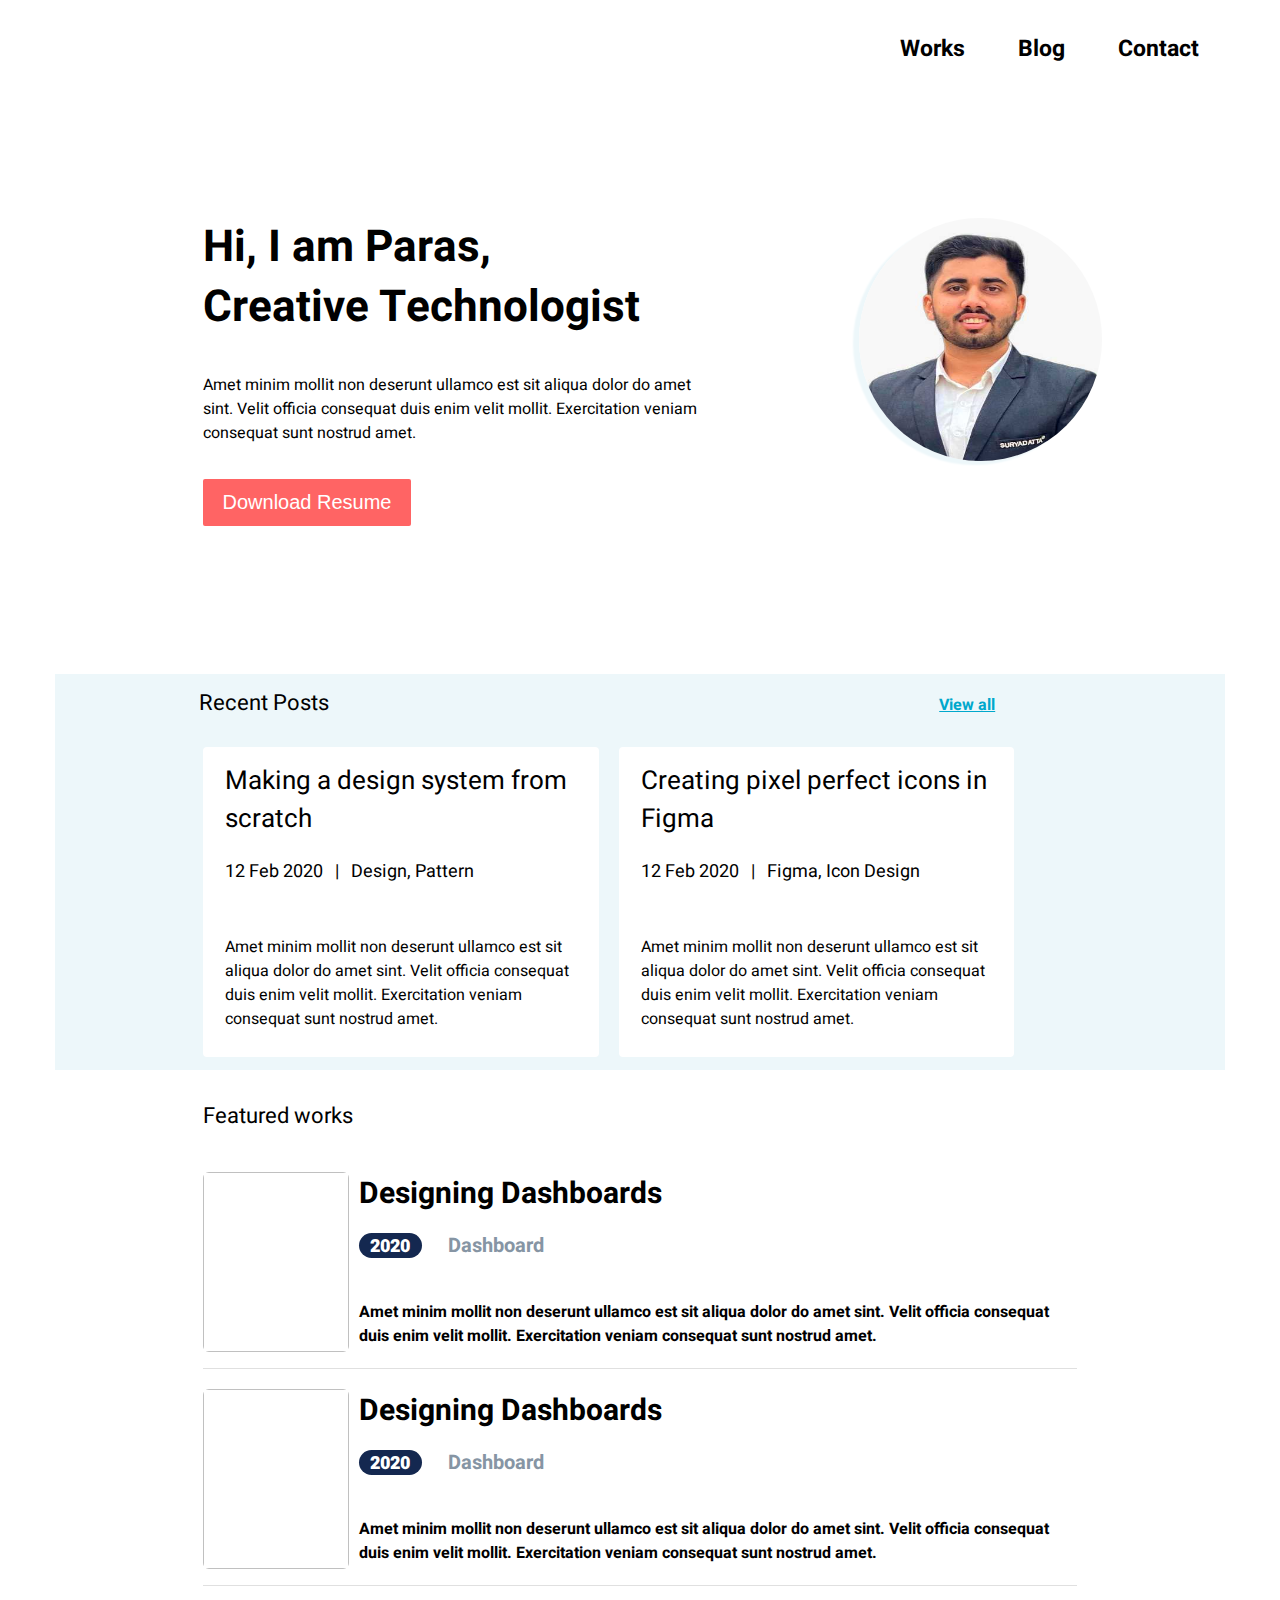
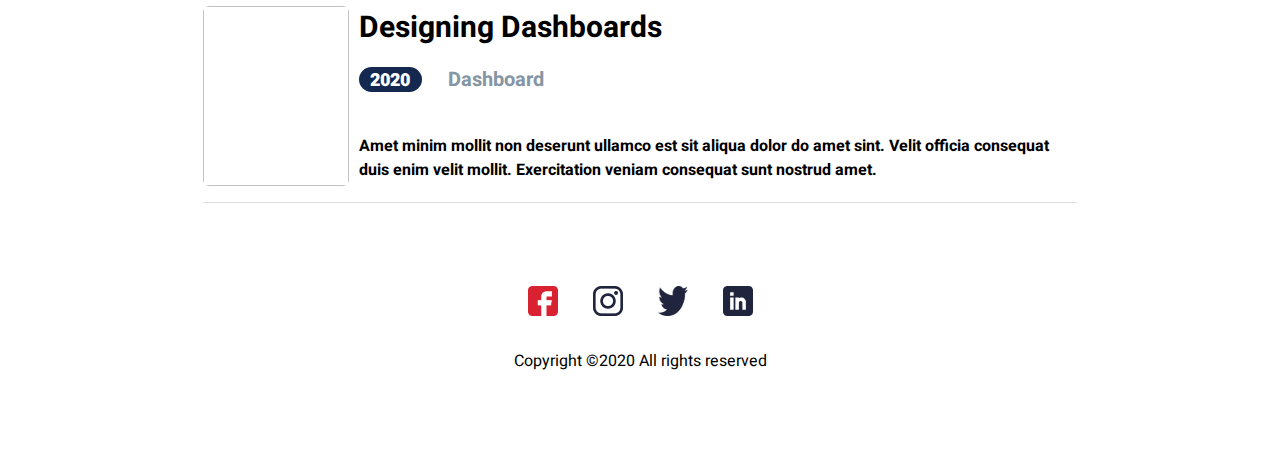
==== ASSIGNMENT2/index.html @ afa26cb3 "New changes" ====
<!DOCTYPE html>
<html lang="en">
  <head>
    <meta charset="UTF-8" />
    <meta name="viewport" content="width=device-width, initial-scale=1.0" />
    <title>Document</title>
    <link rel="stylesheet" href="./css/styles.css" />
    <link rel="preconnect" href="https://fonts.googleapis.com" />
    <link rel="preconnect" href="https://fonts.gstatic.com" crossorigin />
    <link
      href="https://fonts.googleapis.com/css2?family=DM+Sans:ital,opsz,wght@0,9..40,100..1000;1,9..40,100..1000&family=Heebo:wght@100..900&family=Montserrat:ital,wght@0,100..900;1,100..900&family=Open+Sans:ital,wght@0,300..800;1,300..800&family=Poppins:ital,wght@0,100;0,200;0,300;0,400;0,500;0,600;0,700;0,800;0,900;1,100;1,200;1,300;1,400;1,500;1,600;1,700;1,800;1,900&display=swap"
      rel="stylesheet"
    />
  </head>
  <body>
    <header class="navBar">
      <nav class="navMenu">
        <ul class="navItems">
          <li><a href="#">Works</a></li>
          <li><a href="#">Blog</a></li>
          <li><a href="#">Contact</a></li>
        </ul>
      </nav>
    </header>

    <main>
      <div class="Container">
        <div class="mainContainer">
          <div class="mainContent">
            <p class="firstItem">Hi, I am Paras,<br />Creative Technologist</p>

            <p class="secondItem">
              Amet minim mollit non deserunt ullamco est sit aliqua dolor do
              amet sint. Velit officia consequat duis enim velit mollit.
              Exercitation veniam consequat sunt nostrud amet.
            </p>

            <button class="btn">Download Resume</button>
          </div>
          <div class="imgContainer">
            <img src="images/mypic.jpeg" class="profilePic" />
          </div>
        </div>
      </div>
      <div class="postContainer">
        <ul class="postItems">
          <li>Recent Posts</li>
          <li><a href="#" class="viewAll">View all</a></li>
        </ul>
        <div class="cards">
          <div class="cardItem">
            <div class="cardTitle">
              <p>Making a design system from scratch</p>
            </div>

            <div class="dateCategory">
              <p>
                12 Feb 2020&nbsp;&nbsp;&nbsp;|&nbsp;&nbsp;&nbsp;Design, Pattern
              </p>
            </div>

            <div class="cardInfo">
              <p>
                Amet minim mollit non deserunt ullamco est sit aliqua dolor do
                amet sint. Velit officia consequat duis enim velit mollit.
                Exercitation veniam consequat sunt nostrud amet.
              </p>
            </div>
          </div>
          <div class="cardItem">
            <div class="cardTitle">
              <p>Creating pixel perfect icons in Figma</p>
            </div>

            <div class="dateCategory">
              <p>
                12 Feb 2020&nbsp;&nbsp;&nbsp;|&nbsp;&nbsp;&nbsp;Figma, Icon
                Design
              </p>
            </div>

            <div class="cardInfo">
              <p>
                Amet minim mollit non deserunt ullamco est sit aliqua dolor do
                amet sint. Velit officia consequat duis enim velit mollit.
                Exercitation veniam consequat sunt nostrud amet.
              </p>
            </div>
          </div>
        </div>
      </div>
      <div class="workContainer">
        <p class="workContainerTitle">Featured works</p>
        <a href="#" class="workCard">
          <img class="img2" />
          <div class="workInfo">
            <h1 class="workCardHeading">Designing Dashboards</h1>
            <div class="yearCategory">
              <ul class="categoryItem">
                <li class="item1">2020</li>
                <li class="item2">Dashboard</li>
              </ul>
            </div>
            <p class="workCardInfo">
              Amet minim mollit non deserunt ullamco est sit aliqua dolor do
              amet sint. Velit officia consequat duis enim velit mollit.
              Exercitation veniam consequat sunt nostrud amet.
            </p>
          </div>
        </a>
        <a href="#" class="workCard">
          <img class="img2" />
          <div class="workInfo">
            <h1 class="workCardHeading">Designing Dashboards</h1>
            <div class="yearCategory">
              <ul class="categoryItem">
                <li class="item1">2020</li>
                <li class="item2">Dashboard</li>
              </ul>
            </div>
            <p class="workCardInfo">
              Amet minim mollit non deserunt ullamco est sit aliqua dolor do
              amet sint. Velit officia consequat duis enim velit mollit.
              Exercitation veniam consequat sunt nostrud amet.
            </p>
          </div>
        </a>
        <a href="#" class="workCard">
          <img class="img2" />
          <div class="workInfo">
            <h1 class="workCardHeading">Designing Dashboards</h1>
            <div class="yearCategory">
              <ul class="categoryItem">
                <li class="item1">2020</li>
                <li class="item2">Dashboard</li>
              </ul>
            </div>
            <p class="workCardInfo">
              Amet minim mollit non deserunt ullamco est sit aliqua dolor do
              amet sint. Velit officia consequat duis enim velit mollit.
              Exercitation veniam consequat sunt nostrud amet.
            </p>
          </div>
        </a>
      </div>
    </main>

    <footer>
      <ul class="footer">
        <li>
          <img class="socialsIcon" src="./images/facebook.png" alt="Facebook" />
        </li>
        <li>
          <img
            class="socialsIcon"
            src="./images/instagram.png"
            alt="Instagram"
          />
        </li>
        <li>
          <img class="socialsIcon" src="./images/twitter.png" alt="Twitter" />
        </li>
        <li>
          <img class="socialsIcon" src="./images/Linkedin.png" alt="LinkedIn" />
        </li>
      </ul>
      <p class="cpyRight">Copyright &copy;2020 All rights reserved</p>
    </footer>
  </body>
</html>
---- ASSIGNMENT2/css/styles.css ----
* {
  margin: 0px;
  padding: 0px;
}

body {
  width: 1170px;
  font-family: "Heebo";
  margin-left: auto;
  margin-right: auto;
}

.navMenu {
  height: 43px;
  padding-left: 70%;
  margin: 27px auto;
}

a {
  font-size: 23px;
  text-decoration: none;
  color: black;
  font-weight: bolder;
}

.navItems {
  height: 43px;
  list-style-type: none;
  display: flex;
  flex-direction: row;
  justify-content: space-around;
  align-items: center;
}

.mainContainer {
  margin: 148px;
  display: flex;
  justify-content: space-around;
  gap: 150px;
}
.firstItem {
  margin-bottom: 50px;
  height: 105px;
  width: 506px;
  font-size: 44px;
  font-weight: bold;
  line-height: 60px;
}
.secondItem {
  margin-bottom: 40px;
  height: 66px;
  width: 497px;
}

.btn {
  background-color: #ff6464;
  color: #ffffff;
  width: 208px;
  height: 47px;
  font-weight: 500px;
  font-size: 20px;
  border-radius: 2px;
  line-height: 29px;
  border: none;
}

.btn:hover {
  background-color: #c52d2d;
  cursor: pointer;
}

.profilePic {
  width: 243px;
  height: 243px;
  margin: 0 auto;
  border-radius: 50%;
  box-shadow: -6px 4px 2px #edf7fa;
}

.postContainer {
  align-content: center;
  height: 396px;
  background-color: #edf7fa;
  padding-right: 18%;
}
.cards {
  display: flex;
  justify-content: space-around;
  padding-left: 148px;
  gap: 20px;
}
.cardItem {
  padding-top: 15px;
  padding-left: 22px;

  width: 418px;
  height: 295px;
  background-color: #ffffff;
  border-radius: 4px;
}

.postItems {
  padding-left: 15%;
  padding-right: 2%;
  width: auto;
  height: 60px;
  display: flex;
  flex-direction: row;
  justify-content: space-between;
  list-style-type: none;
  font-size: 22px;
}

.viewAll {
  text-decoration: underline;
  color: #00a8cc;
  font-size: 16px;
}
.cardTitle {
  font-size: 26px;
}

.dateCategory {
  margin: 20px auto;
  font-size: 18px;
}

.cardInfo {
  padding-top: 30px;
  font-size: 16px;
}

.workContainer {
  margin-left: 148px;
  margin-right: 148px;
  width: auto;
}

.workContainerTitle {
  margin-top: 30px;

  font-size: 22px;
  font-weight: 400px;
  margin-bottom: 40px;
}

.workCard {
  display: flex;
  flex-direction: row;
  justify-content: space-around;
  gap: 10px;
  border-bottom: 1px solid #e0e0e0;

  margin-bottom: 20px;
}
.img2 {
  width: 246px;
  height: 180px;
  border-radius: 6px;
}

.categoryItem {
  align-items: center;
  margin-top: 15px;
  display: flex;
  gap: 26px;

  list-style-type: none;
}

.workCardHeading {
  font-size: 30px;
}

.workCardInfo {
  margin-top: 40px;
  font-size: 16px;
  margin-bottom: 20px;
}

.item1 {
  height: 25px;
  width: 63px;
  border-radius: calc(25px / 2);
  background-color: #142850;
  color: #fff;
  font-size: 18px;
  text-align: center;
  font-weight: 900;
}

.item2 {
  font-size: 20px;
  color: #8695a4;
}

footer {
  margin-top: 83px;
  height: 182px;
}
footer .footer {
  display: flex;
  justify-content: center;
  align-items: center;
}

footer .footer li {
  list-style-type: none;
  margin: 0 calc(35px / 2);
}

footer .footer img {
  height: 30px;
  width: 30px;
}

footer p {
  text-align: center;
}

.cpyRight {
  margin-top: 26px;
}

@media (max-width: 768px) {
  body {
    width: 400px;
  }

  .mainContainer {
    align-items: center;
    margin: 74px;
    flex-direction: column-reverse;
  }
}
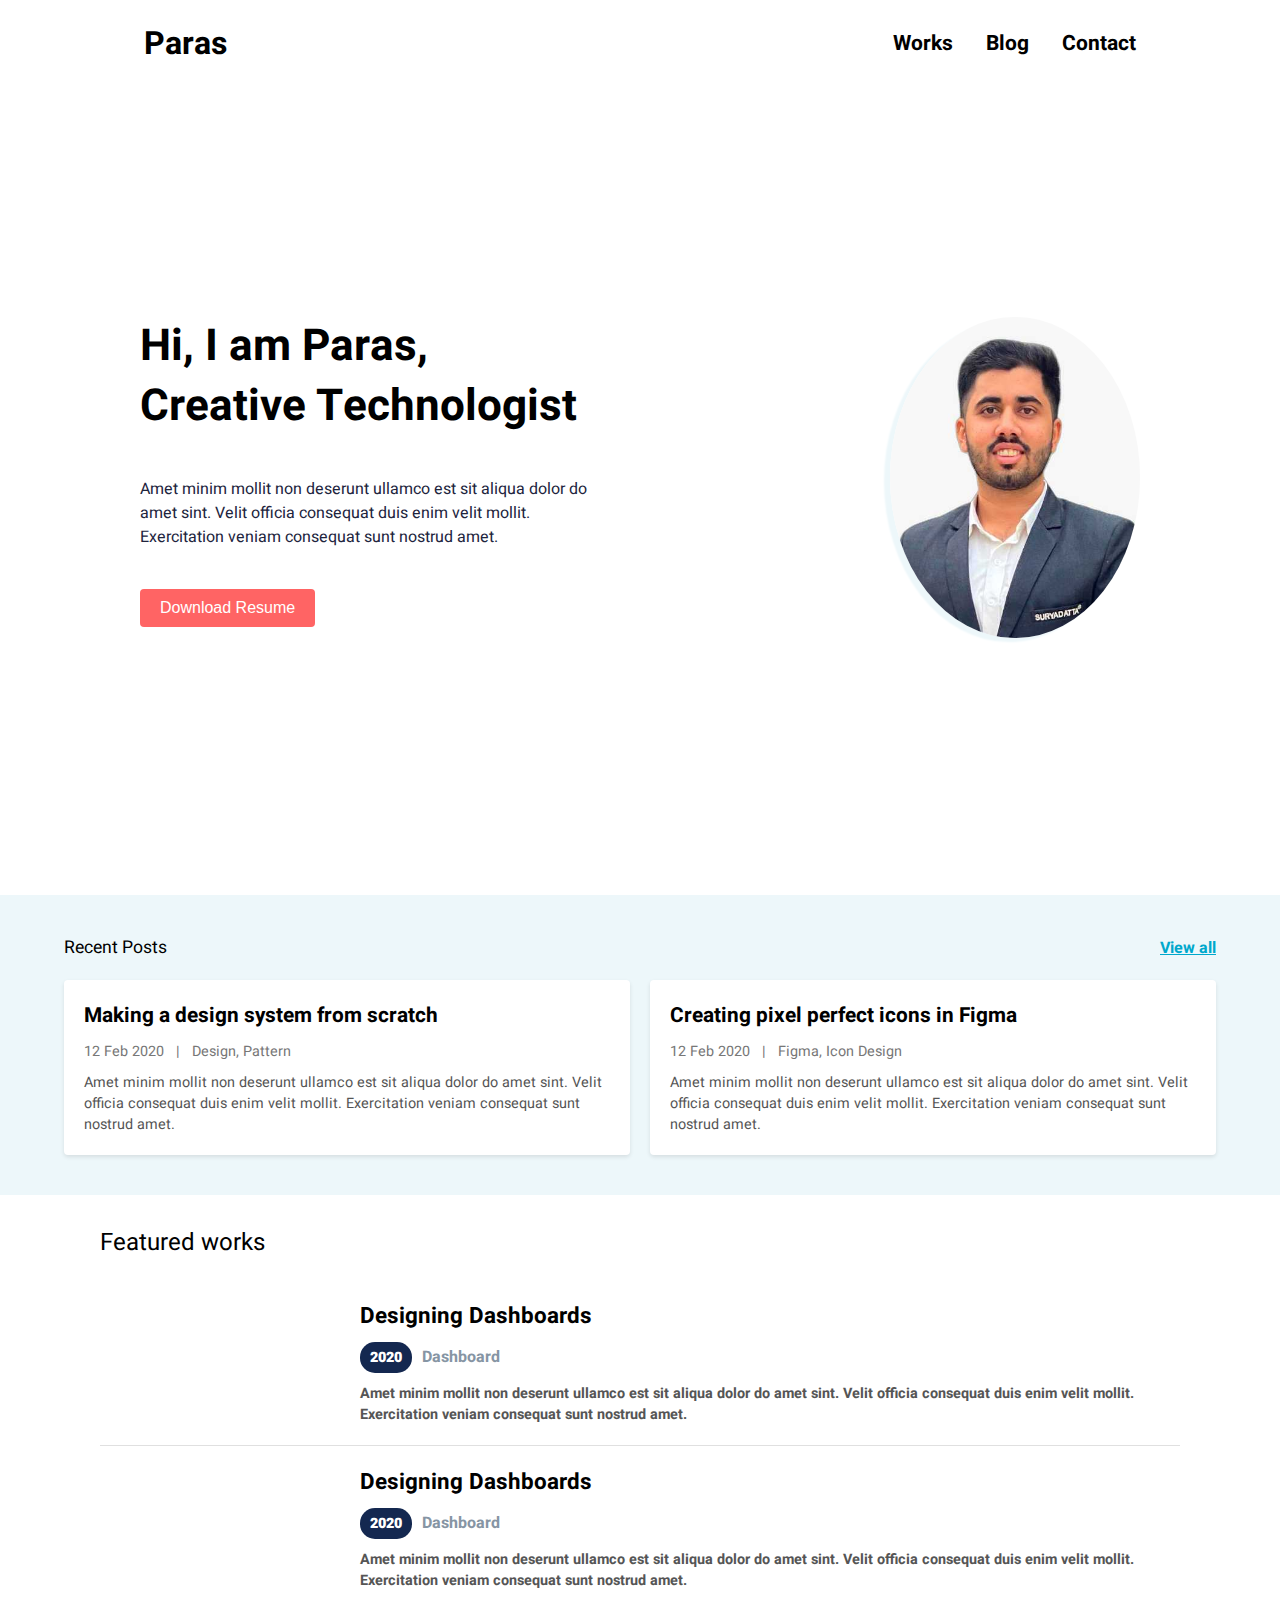
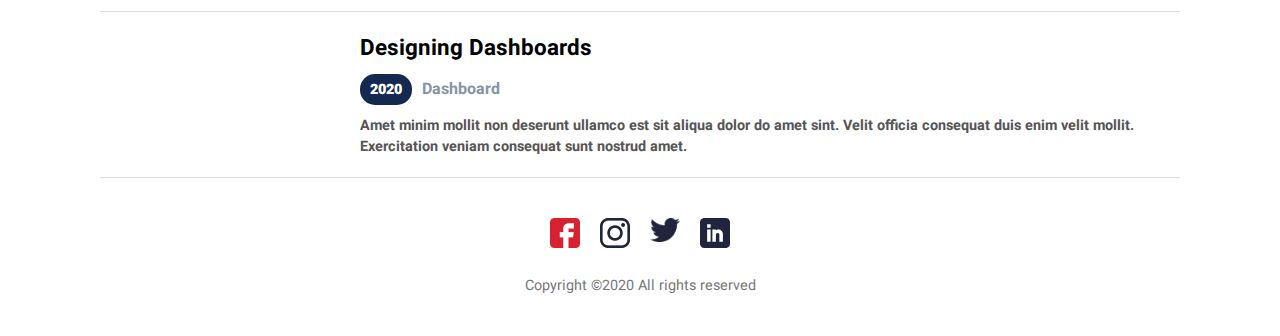
==== commit 3345a479: "hover effects added" ====
--- a/ASSIGNMENT2/index.html
+++ b/ASSIGNMENT2/index.html
@@ -14,8 +14,9 @@
   </head>
   <body>
     <header class="navBar">
-      <nav class="navMenu">
+        <div class="heading"><h1>Paras</h1></div>
         <ul class="navItems">
+          
           <li><a href="#">Works</a></li>
           <li><a href="#">Blog</a></li>
           <li><a href="#">Contact</a></li>
--- a/ASSIGNMENT2/css/styles.css
+++ b/ASSIGNMENT2/css/styles.css
@@ -1,235 +1,231 @@
 * {
-  margin: 0px;
-  padding: 0px;
+  margin: 0;
+  padding: 0;
+  box-sizing: border-box;
 }
 
 body {
-  width: 1170px;
-  font-family: "Heebo";
-  margin-left: auto;
-  margin-right: auto;
+  font-family: "Heebo", sans-serif;
 }
 
 .navMenu {
-  height: 43px;
-  padding-left: 70%;
-  margin: 27px auto;
+  display: flex;
+  justify-content: flex-end;
 }
 
 a {
-  font-size: 23px;
+  font-size: 21px;
   text-decoration: none;
   color: black;
-  font-weight: bolder;
+  font-weight: bold;
+}
+
+a:hover {
+  box-shadow: 0 0 5px 3px red;
+}
+
+.navBar {
+  display: flex;
+  padding-top: 20px;
+  align-items: center;
+  justify-content: space-between;
+  padding-right: 144px;
+  padding-left: 144px;
 }
 
 .navItems {
-  height: 43px;
-  list-style-type: none;
-  display: flex;
-  flex-direction: row;
-  justify-content: space-around;
-  align-items: center;
+  font-size: 20px;
+  list-style: none;
+  display: flex;
+  gap: 33px;
+  align-items: center;
+  line-height: 30px;
 }
 
 .mainContainer {
-  margin: 148px;
-  display: flex;
-  justify-content: space-around;
-  gap: 150px;
-}
+  display: flex;
+  justify-content: space-between;
+  margin: 250px auto;
+  padding-left: 140px;
+  padding-right: 140px;
+}
+
 .firstItem {
-  margin-bottom: 50px;
-  height: 105px;
-  width: 506px;
   font-size: 44px;
   font-weight: bold;
   line-height: 60px;
 }
+
 .secondItem {
-  margin-bottom: 40px;
-  height: 66px;
-  width: 497px;
+  width: 60%;
+  padding-top: 40px;
+  font-size: 16px;
+  line-height: 24px;
+  color: #21243d;
+  padding-bottom: 40px;
 }
 
 .btn {
   background-color: #ff6464;
-  color: #ffffff;
-  width: 208px;
-  height: 47px;
-  font-weight: 500px;
-  font-size: 20px;
-  border-radius: 2px;
-  line-height: 29px;
+  color: #fff;
+  padding: 10px 20px;
+  font-size: 1rem;
+  font-weight: 500;
   border: none;
+  border-radius: 4px;
+  cursor: pointer;
+  transition: background-color 0.3s;
 }
 
 .btn:hover {
   background-color: #c52d2d;
-  cursor: pointer;
+}
+
+.imgContainer {
+  width: 400px;
 }
 
 .profilePic {
-  width: 243px;
-  height: 243px;
-  margin: 0 auto;
+  width: 100%;
+  max-width: 300px;
   border-radius: 50%;
   box-shadow: -6px 4px 2px #edf7fa;
 }
 
 .postContainer {
-  align-content: center;
-  height: 396px;
+  padding-right: 0px;
+  padding-left: 0px;
   background-color: #edf7fa;
-  padding-right: 18%;
-}
+  padding: 40px 5%;
+}
+
 .cards {
   display: flex;
-  justify-content: space-around;
-  padding-left: 148px;
   gap: 20px;
-}
+  justify-content: center;
+}
+
 .cardItem {
-  padding-top: 15px;
-  padding-left: 22px;
-
-  width: 418px;
-  height: 295px;
-  background-color: #ffffff;
+  background-color: #fff;
   border-radius: 4px;
+  box-shadow: 0 2px 4px rgba(0, 0, 0, 0.1);
+  padding: 20px;
+  flex: 1;
+}
+
+.cardItem:hover {
+  border: 2px solid#142850;
 }
 
 .postItems {
-  padding-left: 15%;
-  padding-right: 2%;
-  width: auto;
-  height: 60px;
-  display: flex;
-  flex-direction: row;
+  display: flex;
   justify-content: space-between;
+  align-items: center;
+  font-size: 1.1rem;
+  margin-bottom: 20px;
   list-style-type: none;
-  font-size: 22px;
 }
 
 .viewAll {
   text-decoration: underline;
   color: #00a8cc;
-  font-size: 16px;
-}
+  font-size: 1rem;
+}
+
 .cardTitle {
-  font-size: 26px;
+  font-size: 1.3rem;
+  font-weight: bold;
+  margin-bottom: 10px;
 }
 
 .dateCategory {
-  margin: 20px auto;
-  font-size: 18px;
+  font-size: 0.9rem;
+  color: #777;
+  margin-bottom: 10px;
 }
 
 .cardInfo {
+  font-size: 0.9rem;
+  color: #555;
+}
+
+.workContainer {
+  padding-left: 100px;
+  padding-right: 100px;
   padding-top: 30px;
-  font-size: 16px;
-}
-
-.workContainer {
-  margin-left: 148px;
-  margin-right: 148px;
-  width: auto;
 }
 
 .workContainerTitle {
-  margin-top: 30px;
-
-  font-size: 22px;
-  font-weight: 400px;
-  margin-bottom: 40px;
+  font-size: 1.5rem;
+  margin-bottom: 20px;
 }
 
 .workCard {
   display: flex;
-  flex-direction: row;
-  justify-content: space-around;
+  gap: 20px;
+  align-items: center;
+  border-bottom: 1px solid #e0e0e0;
+  padding: 20px 0;
+}
+
+.img2 {
+  width: 100%;
+  max-width: 240px;
+  border-radius: 6px;
+}
+
+.categoryItem {
+  display: flex;
   gap: 10px;
-  border-bottom: 1px solid #e0e0e0;
-
-  margin-bottom: 20px;
-}
-.img2 {
-  width: 246px;
-  height: 180px;
-  border-radius: 6px;
-}
-
-.categoryItem {
-  align-items: center;
-  margin-top: 15px;
-  display: flex;
-  gap: 26px;
-
-  list-style-type: none;
-}
-
-.workCardHeading {
-  font-size: 30px;
-}
-
-.workCardInfo {
-  margin-top: 40px;
-  font-size: 16px;
-  margin-bottom: 20px;
+  align-items: center;
+  list-style: none;
 }
 
 .item1 {
-  height: 25px;
-  width: 63px;
-  border-radius: calc(25px / 2);
   background-color: #142850;
   color: #fff;
-  font-size: 18px;
+  font-size: 0.9rem;
+  font-weight: 900;
   text-align: center;
-  font-weight: 900;
+  padding: 5px 10px;
+  border-radius: 15px;
 }
 
 .item2 {
-  font-size: 20px;
+  font-size: 1rem;
   color: #8695a4;
 }
 
+.workCardHeading {
+  font-size: 1.4rem;
+  font-weight: bold;
+  margin-bottom: 10px;
+}
+
+.workCardInfo {
+  font-size: 0.9rem;
+  color: #555;
+  margin-top: 10px;
+}
+
 footer {
-  margin-top: 83px;
-  height: 182px;
-}
-footer .footer {
+  padding: 40px 0;
+  text-align: center;
+}
+
+.footer {
   display: flex;
   justify-content: center;
-  align-items: center;
-}
-
-footer .footer li {
+  gap: 20px;
+  margin-bottom: 20px;
   list-style-type: none;
-  margin: 0 calc(35px / 2);
-}
-
-footer .footer img {
-  height: 30px;
+}
+
+.footer img {
   width: 30px;
 }
 
-footer p {
-  text-align: center;
-}
-
 .cpyRight {
-  margin-top: 26px;
-}
-
-@media (max-width: 768px) {
-  body {
-    width: 400px;
-  }
-
-  .mainContainer {
-    align-items: center;
-    margin: 74px;
-    flex-direction: column-reverse;
-  }
-}
+  font-size: 0.9rem;
+  color: #777;
+}
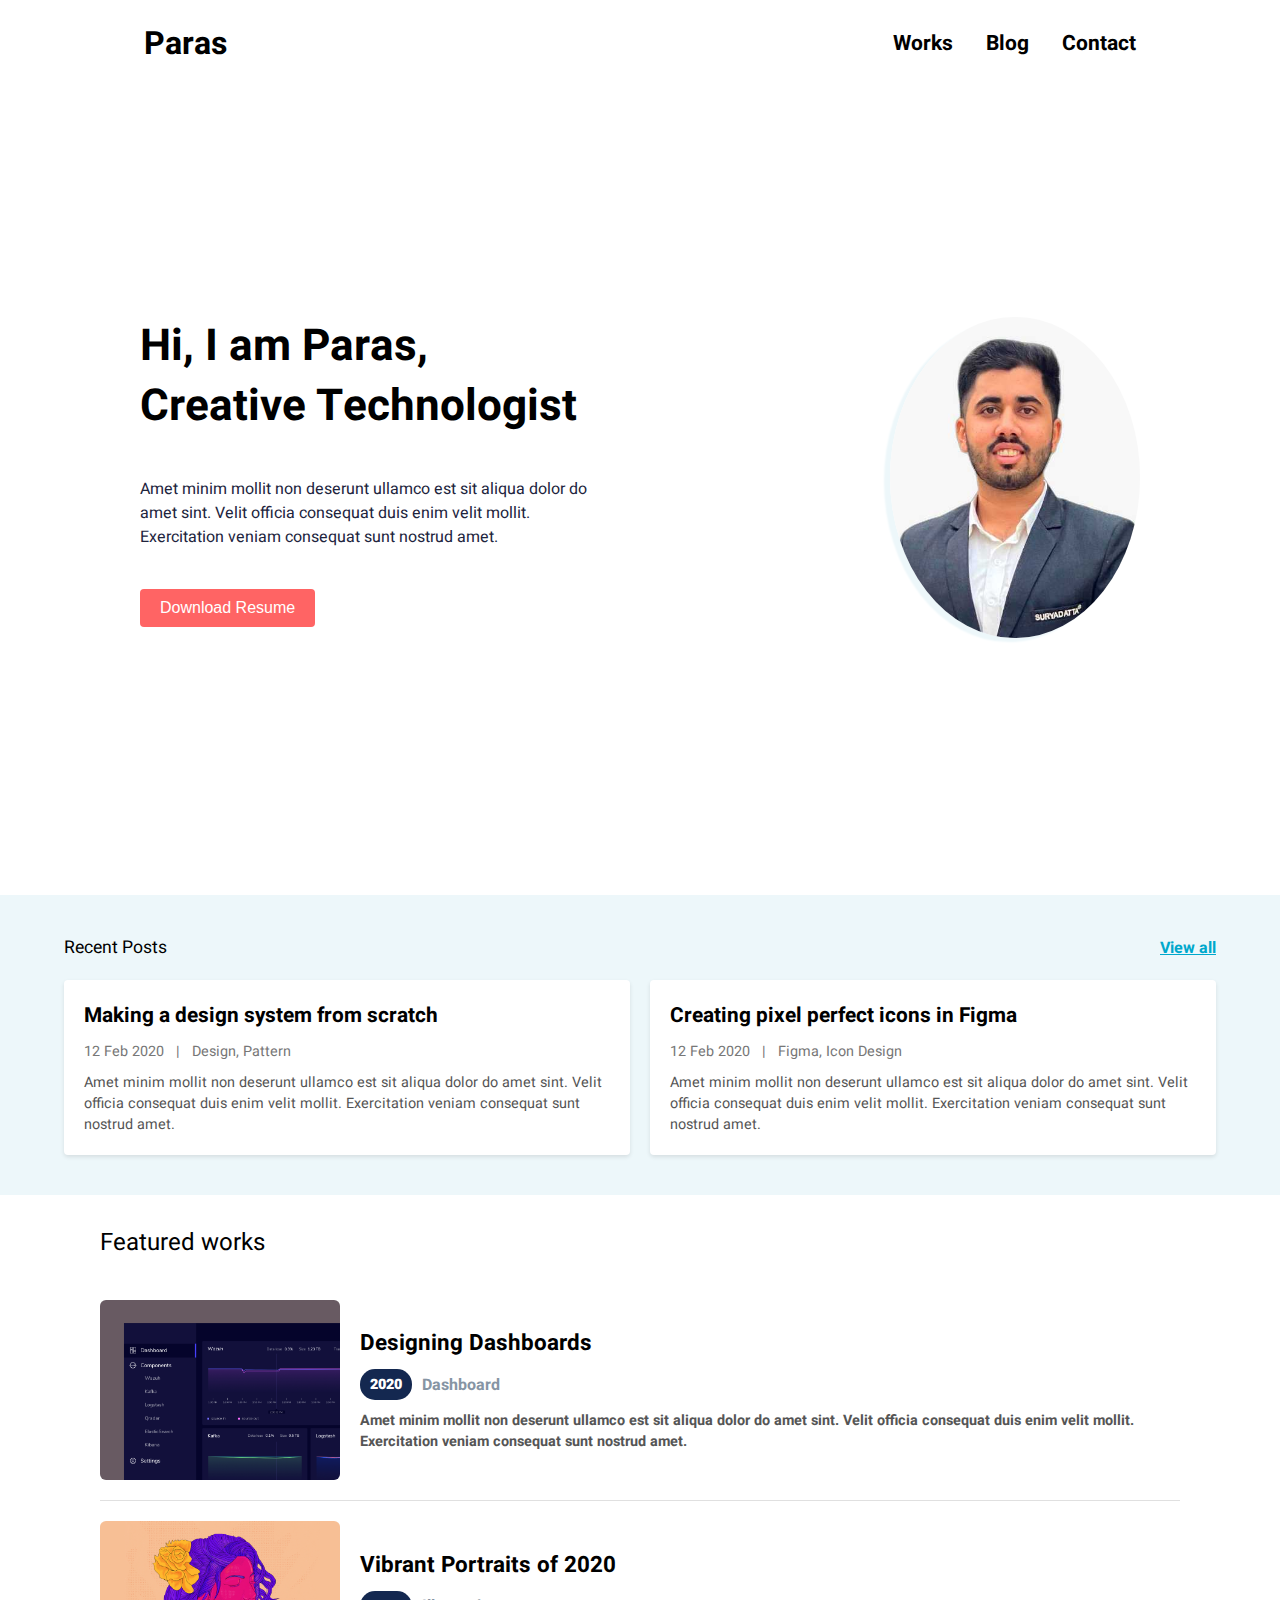
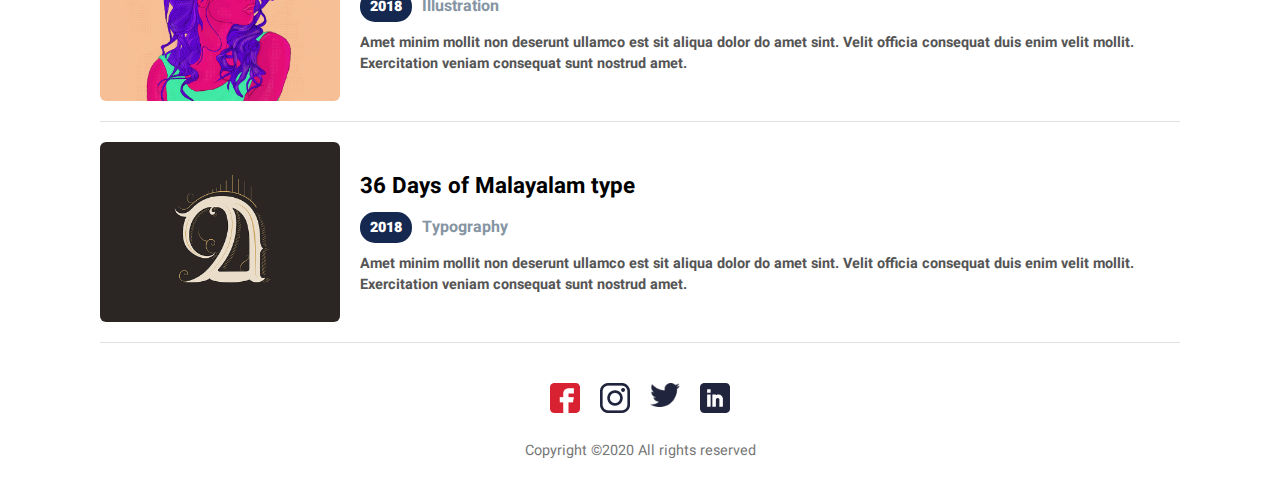
==== commit 7afb2899: "some images added" ====
--- a/ASSIGNMENT2/index.html
+++ b/ASSIGNMENT2/index.html
@@ -93,7 +93,7 @@
       <div class="workContainer">
         <p class="workContainerTitle">Featured works</p>
         <a href="#" class="workCard">
-          <img class="img2" />
+          <img class="img2" src="./images/dashboard.png" alt="dashboardimg"/>
           <div class="workInfo">
             <h1 class="workCardHeading">Designing Dashboards</h1>
             <div class="yearCategory">
@@ -110,36 +110,32 @@
           </div>
         </a>
         <a href="#" class="workCard">
-          <img class="img2" />
+          <img class="img2" src="./images/illustration.png" alt="illusImg"/>
           <div class="workInfo">
-            <h1 class="workCardHeading">Designing Dashboards</h1>
+            <h1 class="workCardHeading">Vibrant Portraits of 2020</h1>
             <div class="yearCategory">
               <ul class="categoryItem">
-                <li class="item1">2020</li>
-                <li class="item2">Dashboard</li>
+                <li class="item1">2018</li>
+                <li class="item2">Illustration</li>
               </ul>
             </div>
             <p class="workCardInfo">
-              Amet minim mollit non deserunt ullamco est sit aliqua dolor do
-              amet sint. Velit officia consequat duis enim velit mollit.
-              Exercitation veniam consequat sunt nostrud amet.
+              Amet minim mollit non deserunt ullamco est sit aliqua dolor do amet sint. Velit officia consequat duis enim velit mollit. Exercitation veniam consequat sunt nostrud amet.
             </p>
           </div>
         </a>
         <a href="#" class="workCard">
-          <img class="img2" />
+          <img class="img2" src="./images/typo.png" alt="typoImg"/>
           <div class="workInfo">
-            <h1 class="workCardHeading">Designing Dashboards</h1>
+            <h1 class="workCardHeading">36 Days of Malayalam type</h1>
             <div class="yearCategory">
               <ul class="categoryItem">
-                <li class="item1">2020</li>
-                <li class="item2">Dashboard</li>
+                <li class="item1">2018</li>
+                <li class="item2">Typography</li>
               </ul>
             </div>
             <p class="workCardInfo">
-              Amet minim mollit non deserunt ullamco est sit aliqua dolor do
-              amet sint. Velit officia consequat duis enim velit mollit.
-              Exercitation veniam consequat sunt nostrud amet.
+              Amet minim mollit non deserunt ullamco est sit aliqua dolor do amet sint. Velit officia consequat duis enim velit mollit. Exercitation veniam consequat sunt nostrud amet.
             </p>
           </div>
         </a>
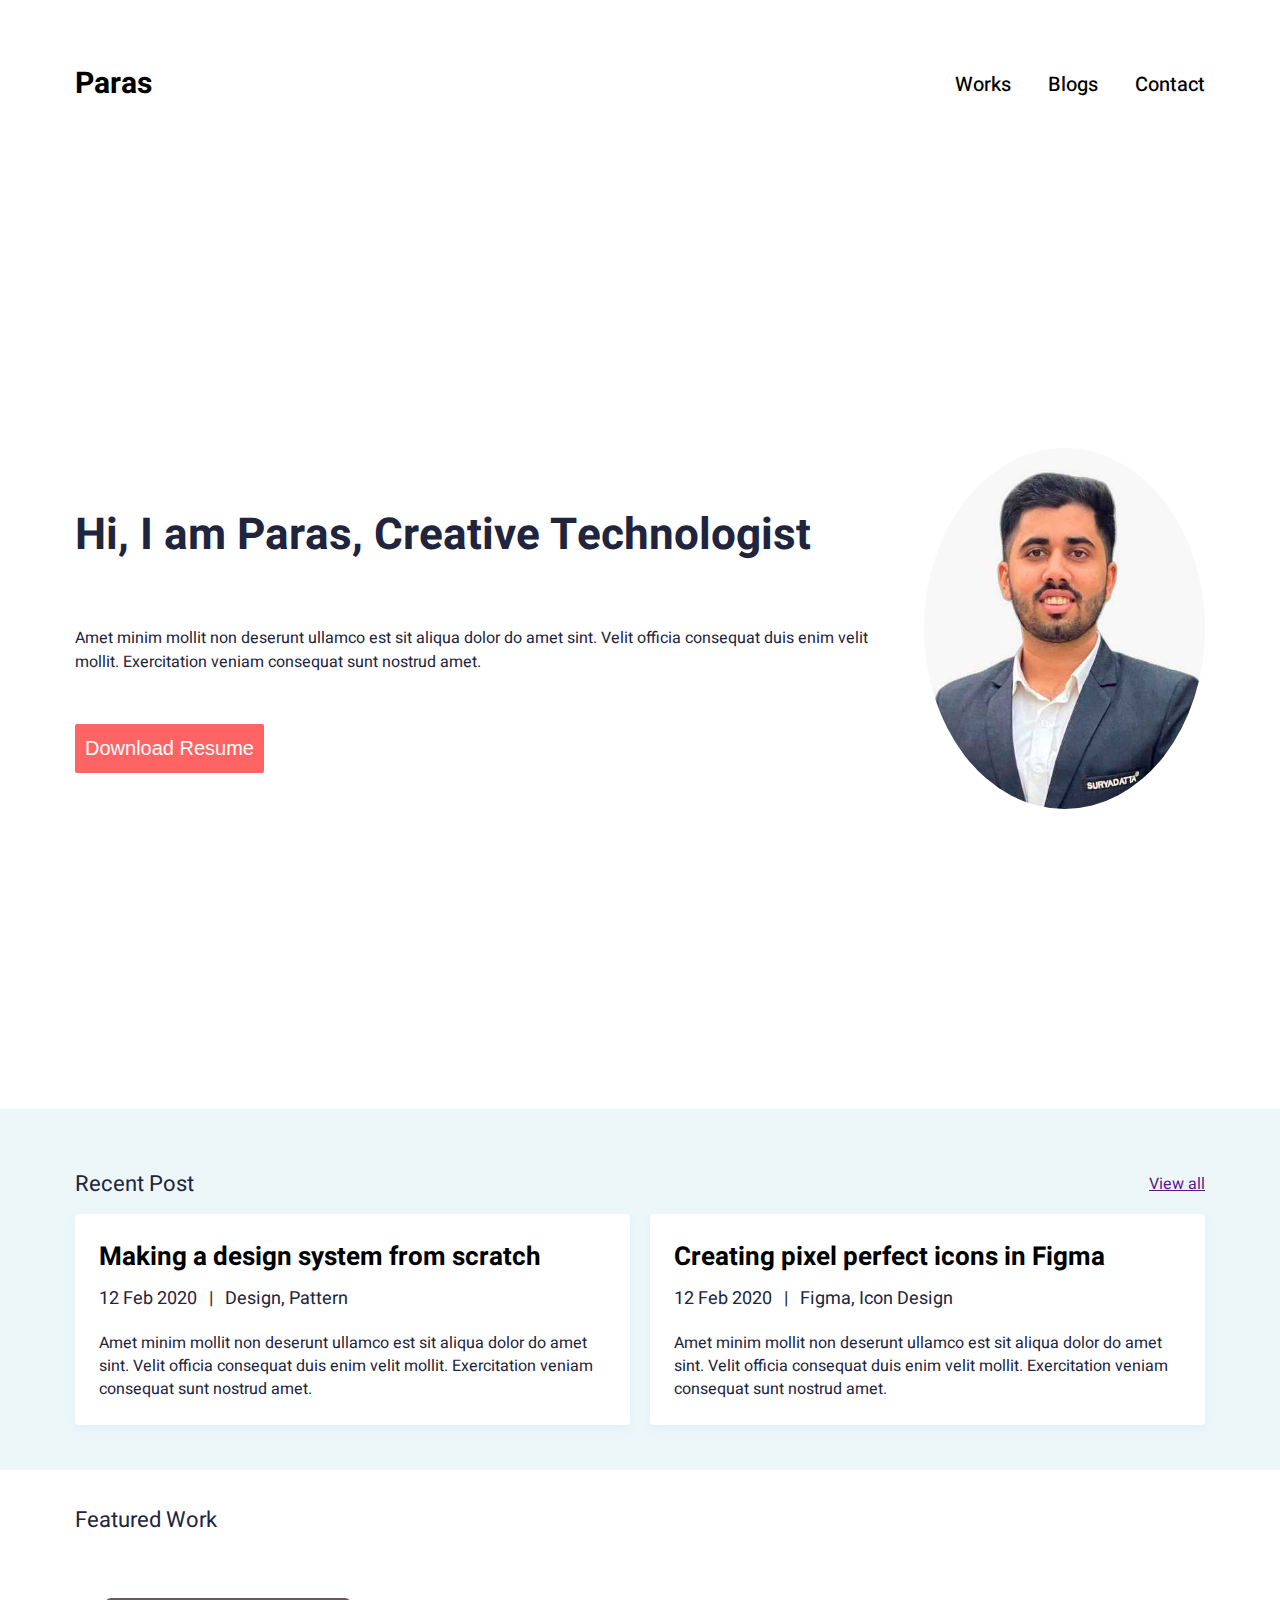
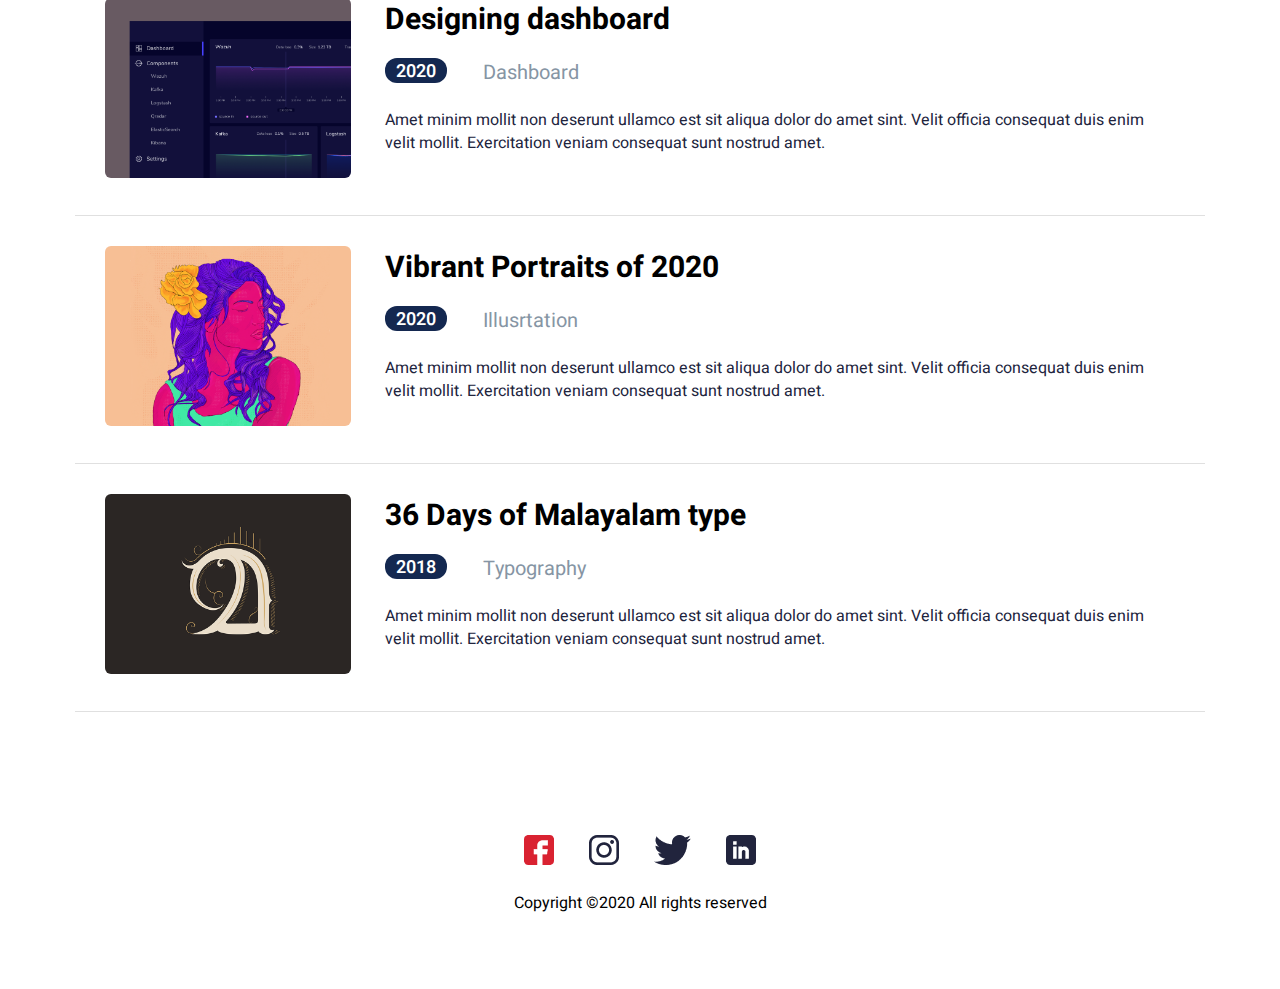
==== commit f1888947: "new changes done" ====
--- a/ASSIGNMENT2/index.html
+++ b/ASSIGNMENT2/index.html
@@ -8,59 +8,91 @@
     <link rel="preconnect" href="https://fonts.googleapis.com" />
     <link rel="preconnect" href="https://fonts.gstatic.com" crossorigin />
     <link
-      href="https://fonts.googleapis.com/css2?family=DM+Sans:ital,opsz,wght@0,9..40,100..1000;1,9..40,100..1000&family=Heebo:wght@100..900&family=Montserrat:ital,wght@0,100..900;1,100..900&family=Open+Sans:ital,wght@0,300..800;1,300..800&family=Poppins:ital,wght@0,100;0,200;0,300;0,400;0,500;0,600;0,700;0,800;0,900;1,100;1,200;1,300;1,400;1,500;1,600;1,700;1,800;1,900&display=swap"
+      href="https://fonts.googleapis.com/css2?family=DM+Sans:ital,opsz,wght@0,9..40,100..1000;1,9..40,100..1000&family=Heebo:wght@100..900&display=swap"
       rel="stylesheet"
     />
   </head>
   <body>
-    <header class="navBar">
-        <div class="heading"><h1>Paras</h1></div>
-        <ul class="navItems">
-          
-          <li><a href="#">Works</a></li>
-          <li><a href="#">Blog</a></li>
-          <li><a href="#">Contact</a></li>
+    <header>
+      <div class="container header">
+        <ul class="logo">
+          <li>
+            <a href=""><h2>Paras</h2></a>
+          </li>
         </ul>
-      </nav>
+        <ul class="navList">
+          <li><a href="">Works</a></li>
+          <li><a href="">Blogs</a></li>
+          <li><a href="">Contact</a></li>
+        </ul>
+      </div>
     </header>
-
     <main>
-      <div class="Container">
-        <div class="mainContainer">
-          <div class="mainContent">
-            <p class="firstItem">Hi, I am Paras,<br />Creative Technologist</p>
-
-            <p class="secondItem">
+      <div class="container">
+        <div class="hero">
+          <div class="heroContent">
+            <h1>Hi, I am Paras, Creative Technologist</h1>
+            <p>
               Amet minim mollit non deserunt ullamco est sit aliqua dolor do
               amet sint. Velit officia consequat duis enim velit mollit.
               Exercitation veniam consequat sunt nostrud amet.
             </p>
-
-            <button class="btn">Download Resume</button>
+            <button>Download Resume</button>
           </div>
-          <div class="imgContainer">
-            <img src="images/mypic.jpeg" class="profilePic" />
+          <div class="imgSection">
+            <img src="./images/mypic.jpeg" alt="displayPic" />
           </div>
         </div>
       </div>
-      <div class="postContainer">
-        <ul class="postItems">
-          <li>Recent Posts</li>
-          <li><a href="#" class="viewAll">View all</a></li>
-        </ul>
-        <div class="cards">
-          <div class="cardItem">
-            <div class="cardTitle">
-              <p>Making a design system from scratch</p>
+      <div class="contentSection">
+        <div class="container">
+          <div class="postSection">
+            <ul class="postHeader">
+              <li><h3 class="recentPost">Recent Post</h3></li>
+              <li><a href="" class="viewAll">View all</a></li>
+            </ul>
+            <div class="allPosts">
+              <div class="postCard">
+                <h2>Making a design system from scratch</h2>
+                <p class="postDate">
+                  12 Feb 2020&nbsp;&nbsp;&nbsp;|&nbsp;&nbsp;&nbsp;Design,
+                  Pattern
+                </p>
+                <p class="postInfo">
+                  Amet minim mollit non deserunt ullamco est sit aliqua dolor do
+                  amet sint. Velit officia consequat duis enim velit mollit.
+                  Exercitation veniam consequat sunt nostrud amet.
+                </p>
+              </div>
+              <div class="postCard">
+                <h2>Creating pixel perfect icons in Figma</h2>
+                <p class="postDate">
+                  12 Feb 2020&nbsp;&nbsp;&nbsp;|&nbsp;&nbsp;&nbsp;Figma, Icon
+                  Design
+                </p>
+                <p class="postInfo">
+                  Amet minim mollit non deserunt ullamco est sit aliqua dolor do
+                  amet sint. Velit officia consequat duis enim velit mollit.
+                  Exercitation veniam consequat sunt nostrud amet.
+                </p>
+              </div>
             </div>
-
-            <div class="dateCategory">
-              <p>
-                12 Feb 2020&nbsp;&nbsp;&nbsp;|&nbsp;&nbsp;&nbsp;Design, Pattern
-              </p>
+          </div>
+        </div>
+      </div>
+      <div class="thirdSection">
+        <div class="container">
+          <h2 class="featuredWork">Featured Work</h2>
+          <div class="workCards">
+            <div class="workImages" class="ex1">
+              <img src="./images/dashboard.png" alt="workimg" />
             </div>
-
-            <div class="cardInfo">
+            <div class="card">
+              <h1>Designing dashboard</h1>
+              <div class="yearSpan">
+                <div class="year">2020</div>
+                <span>Dashboard</span>
+              </div>
               <p>
                 Amet minim mollit non deserunt ullamco est sit aliqua dolor do
                 amet sint. Velit officia consequat duis enim velit mollit.
@@ -68,19 +100,33 @@
               </p>
             </div>
           </div>
-          <div class="cardItem">
-            <div class="cardTitle">
-              <p>Creating pixel perfect icons in Figma</p>
+          <div class="workCards" class="ex1">
+            <div class="workImages">
+              <img src="./images/illustration.png" alt="workimg" />
             </div>
-
-            <div class="dateCategory">
+            <div class="card">
+              <h1>Vibrant Portraits of 2020</h1>
+              <div class="yearSpan">
+                <div class="year">2020</div>
+                <span>Illusrtation</span>
+              </div>
               <p>
-                12 Feb 2020&nbsp;&nbsp;&nbsp;|&nbsp;&nbsp;&nbsp;Figma, Icon
-                Design
+                Amet minim mollit non deserunt ullamco est sit aliqua dolor do
+                amet sint. Velit officia consequat duis enim velit mollit.
+                Exercitation veniam consequat sunt nostrud amet.
               </p>
             </div>
-
-            <div class="cardInfo">
+          </div>
+          <div class="workCards" class="ex1">
+            <div class="workImages">
+              <img src="./images/typo.png" alt="workimg" />
+            </div>
+            <div class="card">
+              <h1>36 Days of Malayalam type</h1>
+              <div class="yearSpan">
+                <div class="year">2018</div>
+                <span>Typography</span>
+              </div>
               <p>
                 Amet minim mollit non deserunt ullamco est sit aliqua dolor do
                 amet sint. Velit officia consequat duis enim velit mollit.
@@ -90,78 +136,19 @@
           </div>
         </div>
       </div>
-      <div class="workContainer">
-        <p class="workContainerTitle">Featured works</p>
-        <a href="#" class="workCard">
-          <img class="img2" src="./images/dashboard.png" alt="dashboardimg"/>
-          <div class="workInfo">
-            <h1 class="workCardHeading">Designing Dashboards</h1>
-            <div class="yearCategory">
-              <ul class="categoryItem">
-                <li class="item1">2020</li>
-                <li class="item2">Dashboard</li>
-              </ul>
-            </div>
-            <p class="workCardInfo">
-              Amet minim mollit non deserunt ullamco est sit aliqua dolor do
-              amet sint. Velit officia consequat duis enim velit mollit.
-              Exercitation veniam consequat sunt nostrud amet.
-            </p>
+    </main>
+    <footer>
+      <div class="container">
+        <div class="footerIcons">
+          <div class="icons">
+            <img src="./images/facebook.png" alt="facebook" />
+            <img src="./images/instagram.png" alt="instagram" />
+            <img src="./images/twitter.png" alt="twitter" />
+            <img src="./images/Linkedin.png" alt="Linkedin" />
           </div>
-        </a>
-        <a href="#" class="workCard">
-          <img class="img2" src="./images/illustration.png" alt="illusImg"/>
-          <div class="workInfo">
-            <h1 class="workCardHeading">Vibrant Portraits of 2020</h1>
-            <div class="yearCategory">
-              <ul class="categoryItem">
-                <li class="item1">2018</li>
-                <li class="item2">Illustration</li>
-              </ul>
-            </div>
-            <p class="workCardInfo">
-              Amet minim mollit non deserunt ullamco est sit aliqua dolor do amet sint. Velit officia consequat duis enim velit mollit. Exercitation veniam consequat sunt nostrud amet.
-            </p>
-          </div>
-        </a>
-        <a href="#" class="workCard">
-          <img class="img2" src="./images/typo.png" alt="typoImg"/>
-          <div class="workInfo">
-            <h1 class="workCardHeading">36 Days of Malayalam type</h1>
-            <div class="yearCategory">
-              <ul class="categoryItem">
-                <li class="item1">2018</li>
-                <li class="item2">Typography</li>
-              </ul>
-            </div>
-            <p class="workCardInfo">
-              Amet minim mollit non deserunt ullamco est sit aliqua dolor do amet sint. Velit officia consequat duis enim velit mollit. Exercitation veniam consequat sunt nostrud amet.
-            </p>
-          </div>
-        </a>
+          <p>Copyright ©2020 All rights reserved</p>
+        </div>
       </div>
-    </main>
-
-    <footer>
-      <ul class="footer">
-        <li>
-          <img class="socialsIcon" src="./images/facebook.png" alt="Facebook" />
-        </li>
-        <li>
-          <img
-            class="socialsIcon"
-            src="./images/instagram.png"
-            alt="Instagram"
-          />
-        </li>
-        <li>
-          <img class="socialsIcon" src="./images/twitter.png" alt="Twitter" />
-        </li>
-        <li>
-          <img class="socialsIcon" src="./images/Linkedin.png" alt="LinkedIn" />
-        </li>
-      </ul>
-      <p class="cpyRight">Copyright &copy;2020 All rights reserved</p>
     </footer>
   </body>
 </html>
--- a/ASSIGNMENT2/css/styles.css
+++ b/ASSIGNMENT2/css/styles.css
@@ -3,229 +3,317 @@
   padding: 0;
   box-sizing: border-box;
 }
-
 body {
   font-family: "Heebo", sans-serif;
 }
-
-.navMenu {
-  display: flex;
-  justify-content: flex-end;
-}
-
+ul {
+  list-style-type: none;
+}
 a {
-  font-size: 21px;
   text-decoration: none;
-  color: black;
-  font-weight: bold;
-}
-
-a:hover {
-  box-shadow: 0 0 5px 3px red;
-}
-
-.navBar {
-  display: flex;
-  padding-top: 20px;
+}
+.container {
+  max-width: 1170px;
+  margin: 0 auto;
+  padding: 20px;
+}
+.header {
+  margin: 50px auto;
+  display: flex;
+  justify-content: space-between;
+}
+
+.navList {
+  display: flex;
+  justify-content: space-between;
+  width: 250px;
+}
+.navList a {
+  font-weight: 500;
+  font-size: 20px;
+  line-height: 29.38px;
+  color: #000000;
+}
+
+.navList a:hover {
+  color: #c52d2d;
+}
+
+.imgSection {
+  min-width: 246px;
+}
+.imgSection img {
+  width: 100%;
+  height: 100%;
+  border-radius: 50%;
+  margin-bottom: 15px;
+}
+
+.logo a {
+  font-size: 20px;
+  line-height: 29.38px;
+  color: #000000;
+}
+
+.hero {
+  display: flex;
+  min-height: 100vh;
+  gap: 30px;
+  justify-content: space-between;
   align-items: center;
-  justify-content: space-between;
-  padding-right: 144px;
-  padding-left: 144px;
-}
-
-.navItems {
-  font-size: 20px;
-  list-style: none;
-  display: flex;
-  gap: 33px;
-  align-items: center;
-  line-height: 30px;
-}
-
-.mainContainer {
-  display: flex;
-  justify-content: space-between;
-  margin: 250px auto;
-  padding-left: 140px;
-  padding-right: 140px;
-}
-
-.firstItem {
+}
+
+.heroContent h1 {
   font-size: 44px;
-  font-weight: bold;
   line-height: 60px;
-}
-
-.secondItem {
-  width: 60%;
-  padding-top: 40px;
+  color: #21243d;
+  margin-bottom: 60px;
+}
+
+.heroContent p {
+  font-weight: 400;
   font-size: 16px;
   line-height: 24px;
   color: #21243d;
-  padding-bottom: 40px;
-}
-
-.btn {
+  margin-bottom: 50px;
+}
+
+.heroContent button {
   background-color: #ff6464;
-  color: #fff;
-  padding: 10px 20px;
-  font-size: 1rem;
-  font-weight: 500;
+  color: #ffffff;
+  font-size: 20px;
+  border-radius: 2px;
+  line-height: 29px;
   border: none;
-  border-radius: 4px;
+  padding: 10px;
+}
+
+.heroContent button:hover {
+  background-color: #b34040;
   cursor: pointer;
-  transition: background-color 0.3s;
-}
-
-.btn:hover {
-  background-color: #c52d2d;
-}
-
-.imgContainer {
-  width: 400px;
-}
-
-.profilePic {
-  width: 100%;
-  max-width: 300px;
-  border-radius: 50%;
-  box-shadow: -6px 4px 2px #edf7fa;
-}
-
-.postContainer {
-  padding-right: 0px;
-  padding-left: 0px;
+  font-weight: 300;
+}
+
+.contentSection {
   background-color: #edf7fa;
-  padding: 40px 5%;
-}
-
-.cards {
-  display: flex;
-  gap: 20px;
-  justify-content: center;
-}
-
-.cardItem {
-  background-color: #fff;
-  border-radius: 4px;
-  box-shadow: 0 2px 4px rgba(0, 0, 0, 0.1);
-  padding: 20px;
-  flex: 1;
-}
-
-.cardItem:hover {
-  border: 2px solid#142850;
-}
-
-.postItems {
+  padding: 25px;
+}
+
+.postHeader {
   display: flex;
   justify-content: space-between;
   align-items: center;
-  font-size: 1.1rem;
+}
+
+.postHeader .recentPost {
+  font-weight: 400;
+  font-size: 22px;
+  line-height: 60px;
+  color: #21243d;
+  height: 60px;
+}
+
+.postHeader .viewAll {
+  height: 60px;
+  text-decoration: underline;
+}
+
+.allPosts {
+  display: flex;
+  gap: 20px;
+}
+
+.allPosts .postCard {
+  border-radius: 4px;
+  background-color: #ffffff;
+  box-shadow: 0px 4px 10px 0px #bbe1fa40;
+  padding: 24px;
+}
+
+.allPosts .postCard h2 {
+  font-size: 26px;
+  line-height: 38px;
+  margin-bottom: 10px;
+}
+
+.allPosts .postCard .postDate {
+  font-weight: 400;
+  font-size: 18px;
+  line-height: 26px;
+  color: #21243d;
   margin-bottom: 20px;
-  list-style-type: none;
-}
-
-.viewAll {
-  text-decoration: underline;
-  color: #00a8cc;
-  font-size: 1rem;
-}
-
-.cardTitle {
-  font-size: 1.3rem;
-  font-weight: bold;
-  margin-bottom: 10px;
-}
-
-.dateCategory {
-  font-size: 0.9rem;
-  color: #777;
-  margin-bottom: 10px;
-}
-
-.cardInfo {
-  font-size: 0.9rem;
-  color: #555;
-}
-
-.workContainer {
-  padding-left: 100px;
-  padding-right: 100px;
-  padding-top: 30px;
-}
-
-.workContainerTitle {
-  font-size: 1.5rem;
+}
+
+.allPosts .postCard .postInfo {
+  font-weight: 400;
+  font-size: 16px;
+  line-height: 23px;
+  color: #21243d;
+}
+
+.thirdSection {
+  margin-bottom: 83px;
+}
+
+.thirdSection .featuredWork {
+  font-weight: 400;
+  font-size: 22px;
+  line-height: 60px;
+  color: #21243d;
+  margin-bottom: 18px;
+}
+
+.workCards {
+  display: flex;
+  gap: 34px;
+  border-bottom: 1px solid #e0e0e0;
+  padding: 30px;
+}
+
+.workCards .card h1 {
+  font-weight: 700px;
+  font-size: 30px;
+  line-height: 44px;
+  margin-bottom: 16px;
+}
+
+.workCards .yearSpan {
+  display: flex;
+  gap: 36px;
+  margin-bottom: 17px;
+  align-content: center;
+}
+
+.workCards .yearSpan span {
+  width: 374px;
+  height: 34px;
+  font-weight: 400;
+  font-size: 20px;
+  line-height: 29px;
+  color: #8695a4;
+}
+
+.thirdSection .year {
+  width: 62px;
+  height: 25px;
+  background-color: #142850;
+  color: white;
+  font-size: 18px;
+  font-weight: 600;
+  text-align: center;
+  border-radius: 12px;
+}
+
+.card p {
+  font-weight: 400px;
+  font-size: 16px;
+  line-height: 23px;
+  color: #21243d;
   margin-bottom: 20px;
 }
 
-.workCard {
-  display: flex;
-  gap: 20px;
+.workImages img {
+  width: 246px;
+  height: 180px;
+  border-radius: 6px;
+}
+
+footer {
+  padding-bottom: 54px;
+}
+
+.footerIcons {
+  display: flex;
+  flex-direction: column;
   align-items: center;
-  border-bottom: 1px solid #e0e0e0;
-  padding: 20px 0;
-}
-
-.img2 {
-  width: 100%;
-  max-width: 240px;
-  border-radius: 6px;
-}
-
-.categoryItem {
-  display: flex;
-  gap: 10px;
-  align-items: center;
-  list-style: none;
-}
-
-.item1 {
-  background-color: #142850;
-  color: #fff;
-  font-size: 0.9rem;
-  font-weight: 900;
-  text-align: center;
-  padding: 5px 10px;
-  border-radius: 15px;
-}
-
-.item2 {
-  font-size: 1rem;
-  color: #8695a4;
-}
-
-.workCardHeading {
-  font-size: 1.4rem;
-  font-weight: bold;
-  margin-bottom: 10px;
-}
-
-.workCardInfo {
-  font-size: 0.9rem;
-  color: #555;
-  margin-top: 10px;
-}
-
-footer {
-  padding: 40px 0;
-  text-align: center;
-}
-
-.footer {
-  display: flex;
-  justify-content: center;
-  gap: 20px;
-  margin-bottom: 20px;
-  list-style-type: none;
-}
-
-.footer img {
-  width: 30px;
-}
-
-.cpyRight {
-  font-size: 0.9rem;
-  color: #777;
-}
+}
+
+.icons {
+  display: flex;
+  gap: 35px;
+  margin-bottom: 26px;
+}
+
+@media (max-width: 768px) {
+  .container {
+    width: 100%;
+  }
+  .header {
+    display: none;
+  }
+  .hero {
+    display: flex;
+    flex-direction: column;
+    justify-content: center;
+    gap: 34px;
+    height: calc(100vh - 100px);
+  }
+  .imgSection {
+    order: -1;
+  }
+  .imgSection img {
+    width: 170px;
+  }
+  .heroContent h1 {
+    font-weight: 700;
+    font-size: 32px;
+    text-align: center;
+    line-height: 40px;
+    margin-bottom: 21px;
+  }
+  .heroContent p {
+    font-weight: 400;
+    font-size: 16px;
+    line-height: 24px;
+    text-align: center;
+    margin-bottom: 27px;
+  }
+  .heroContent button {
+    font-weight: 500;
+    font-size: 20px;
+    line-height: 29px;
+  }
+  .heroContent {
+    display: flex;
+    align-items: center;
+    justify-content: center;
+    flex-direction: column;
+  }
+  .postHeader .viewAll {
+    display: none;
+  }
+  .allPosts {
+    display: flex;
+    flex-direction: column;
+  }
+  .workCards {
+    display: flex;
+    flex-direction: column;
+    align-items: center;
+  }
+  .postSection {
+    display: flex;
+    flex-direction: column;
+    align-items: center;
+  }
+  .workImages {
+    width: 100%;
+  }
+  .featuredWork {
+    text-align: center;
+    font-size: 18px;
+  }
+  .workImages img {
+    width: 100%;
+    height: 100%;
+  }
+  .card .yearSpan .span {
+    font-weight: 400;
+    font-size: 16px;
+  }
+  .footerIcons {
+    display: flex;
+    flex-direction: column;
+    align-items: center;
+  }
+}
